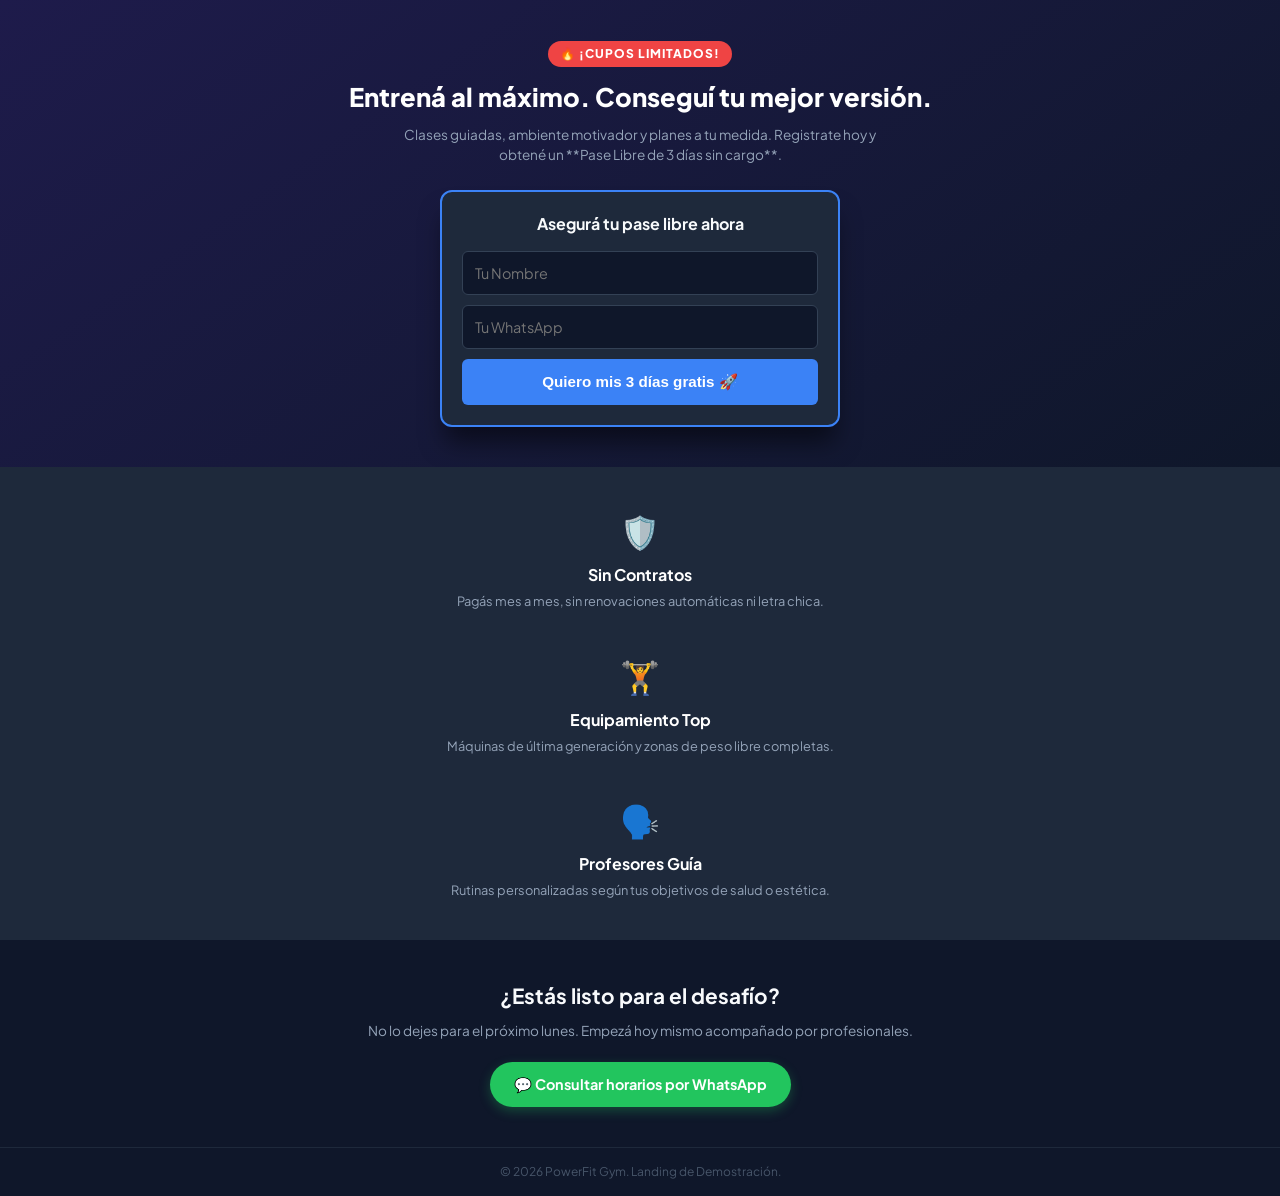
==== landing-mockup/index.html @ d764cbe5 "style: pulido de maquetas y alineacion de las tres pantallas en la misma linea" ====
<!DOCTYPE html>
<html lang="es">
<head>
    <meta charset="UTF-8">
    <meta name="viewport" content="width=device-width, initial-scale=1.0">
    <title>PowerFit Gym - Tu Cambio Empieza Hoy</title>
    <link rel="stylesheet" href="style.css">
    <link rel="preconnect" href="https://fonts.googleapis.com">
    <link rel="preconnect" href="https://fonts.gstatic.com" crossorigin>
    <link href="https://fonts.googleapis.com/css2?family=Plus+Jakarta+Sans:wght@400;700;800&display=swap" rel="stylesheet">
</head>
<body>

    <header class="landing-hero">
        <div class="overlay"></div>
        <div class="hero-container">
            <span class="promo-badge">🔥 ¡CUPOS LIMITADOS!</span>
            <h1>Entrená al máximo. Conseguí tu mejor versión.</h1>
            <p>Clases guiadas, ambiente motivador y planes a tu medida. Registrate hoy y obtené un **Pase Libre de 3 días sin cargo**.</p>
            
            <div class="lead-form-box">
                <h3>Asegurá tu pase libre ahora</h3>
                <form onsubmit="event.preventDefault(); alert('¡Simulación de registro en Landing Page exitosa! El código generaría un aviso automático al WhatsApp del dueño.');">
                    <input type="text" placeholder="Tu Nombre" required>
                    <input type="tel" placeholder="Tu WhatsApp" required>
                    <button type="submit" class="btn-action">Quiero mis 3 días gratis 🚀</button>
                </form>
            </div>
        </div>
    </header>

    <section class="landing-benefits">
        <div class="benefit-item">
            <div class="benefit-icon">🛡️</div>
            <h4>Sin Contratos</h4>
            <p>Pagás mes a mes, sin renovaciones automáticas ni letra chica.</p>
        </div>
        <div class="benefit-item">
            <div class="benefit-icon">🏋️</div>
            <h4>Equipamiento Top</h4>
            <p>Máquinas de última generación y zonas de peso libre completas.</p>
        </div>
        <div class="benefit-item">
            <div class="benefit-icon">🗣️</div>
            <h4>Profesores Guía</h4>
            <p>Rutinas personalizadas según tus objetivos de salud o estética.</p>
        </div>
    </section>

    <section class="landing-cta-bottom">
        <h2>¿Estás listo para el desafío?</h2>
        <p>No lo dejes para el próximo lunes. Empezá hoy mismo acompañado por profesionales.</p>
        <a href="#" class="btn-whatsapp-style" onclick="event.preventDefault(); alert('Abriendo chat de simulación de WhatsApp corporativo...');">
            💬 Consultar horarios por WhatsApp
        </a>
    </section>

    <footer class="landing-footer">
        <p>&copy; 2026 PowerFit Gym. Landing de Demostración.</p>
    </footer>

</body>
</html>
---- landing-mockup/style.css ----
/* Reset básico */
* {
    margin: 0;
    padding: 0;
    box-sizing: border-box;
}

body {
    font-family: 'Plus Jakarta Sans', sans-serif;
    background-color: #0f172a; /* Fondo oscuro deportivo */
    color: #f8fafc;
    line-height: 1.5;
}

/* Hero con imagen simulada mediante gradientes intensos */
.landing-hero {
    position: relative;
    background: linear-gradient(145deg, #1e1b4b 0%, #0f172a 100%);
    padding: 40px 20px;
    text-align: center;
    overflow: hidden;
}

.promo-badge {
    display: inline-block;
    background: #ef4444; /* Rojo alerta/urgencia */
    color: #ffffff;
    font-size: 0.75rem;
    font-weight: 800;
    padding: 4px 12px;
    border-radius: 50px;
    margin-bottom: 15px;
    letter-spacing: 1px;
}

.landing-hero h1 {
    font-size: 1.6rem;
    font-weight: 800;
    line-height: 1.2;
    margin-bottom: 12px;
    color: #ffffff;
}

.landing-hero p {
    font-size: 0.85rem;
    color: #94a3b8;
    max-width: 500px;
    margin: 0 auto 25px auto;
}

/* Caja del formulario de conversión */
.lead-form-box {
    background: #1e293b;
    border: 2px solid #3b82f6; /* Borde azul eléctrico */
    border-radius: 12px;
    padding: 20px;
    max-width: 400px;
    margin: 0 auto;
    box-shadow: 0 20px 25px -5px rgba(0, 0, 0, 0.5);
}

.lead-form-box h3 {
    font-size: 1rem;
    margin-bottom: 15px;
    font-weight: 700;
}

.lead-form-box form {
    display: flex;
    flex-direction: column;
    gap: 10px;
}

.lead-form-box input {
    width: 100%;
    padding: 12px;
    background: #0f172a;
    border: 1px solid #334155;
    border-radius: 6px;
    color: #ffffff;
    font-family: inherit;
    font-size: 0.9rem;
}

.lead-form-box input:focus {
    outline: none;
    border-color: #3b82f6;
}

.btn-action {
    background: #3b82f6;
    color: #ffffff;
    border: none;
    padding: 14px;
    border-radius: 6px;
    font-weight: 700;
    font-size: 0.95rem;
    cursor: pointer;
    transition: background 0.2s;
}

.btn-action:hover {
    background: #2563eb;
}

/* Beneficios */
.landing-benefits {
    background: #1e293b;
    padding: 30px 20px;
    display: flex;
    flex-direction: column;
    gap: 20px;
}

.benefit-item {
    text-align: center;
    padding: 10px;
}

.benefit-icon {
    font-size: 2rem;
    margin-bottom: 8px;
}

.benefit-item h4 {
    font-size: 1rem;
    margin-bottom: 5px;
    color: #ffffff;
}

.benefit-item p {
    font-size: 0.8rem;
    color: #94a3b8;
}

/* Sección inferior CTA */
.landing-cta-bottom {
    padding: 40px 20px;
    text-align: center;
    background: #0f172a;
}

.landing-cta-bottom h2 {
    font-size: 1.3rem;
    margin-bottom: 10px;
}

.landing-cta-bottom p {
    font-size: 0.85rem;
    color: #94a3b8;
    margin-bottom: 20px;
}

.btn-whatsapp-style {
    display: inline-block;
    background: #22c55e; /* Verde WhatsApp */
    color: #ffffff;
    text-decoration: none;
    padding: 12px 24px;
    border-radius: 50px;
    font-weight: 700;
    font-size: 0.9rem;
    box-shadow: 0 4px 12px rgba(34, 197, 94, 0.3);
}

/* Footer */
.landing-footer {
    padding: 15px;
    text-align: center;
    font-size: 0.75rem;
    color: #475569;
    border-top: 1px solid #1e293b;
}
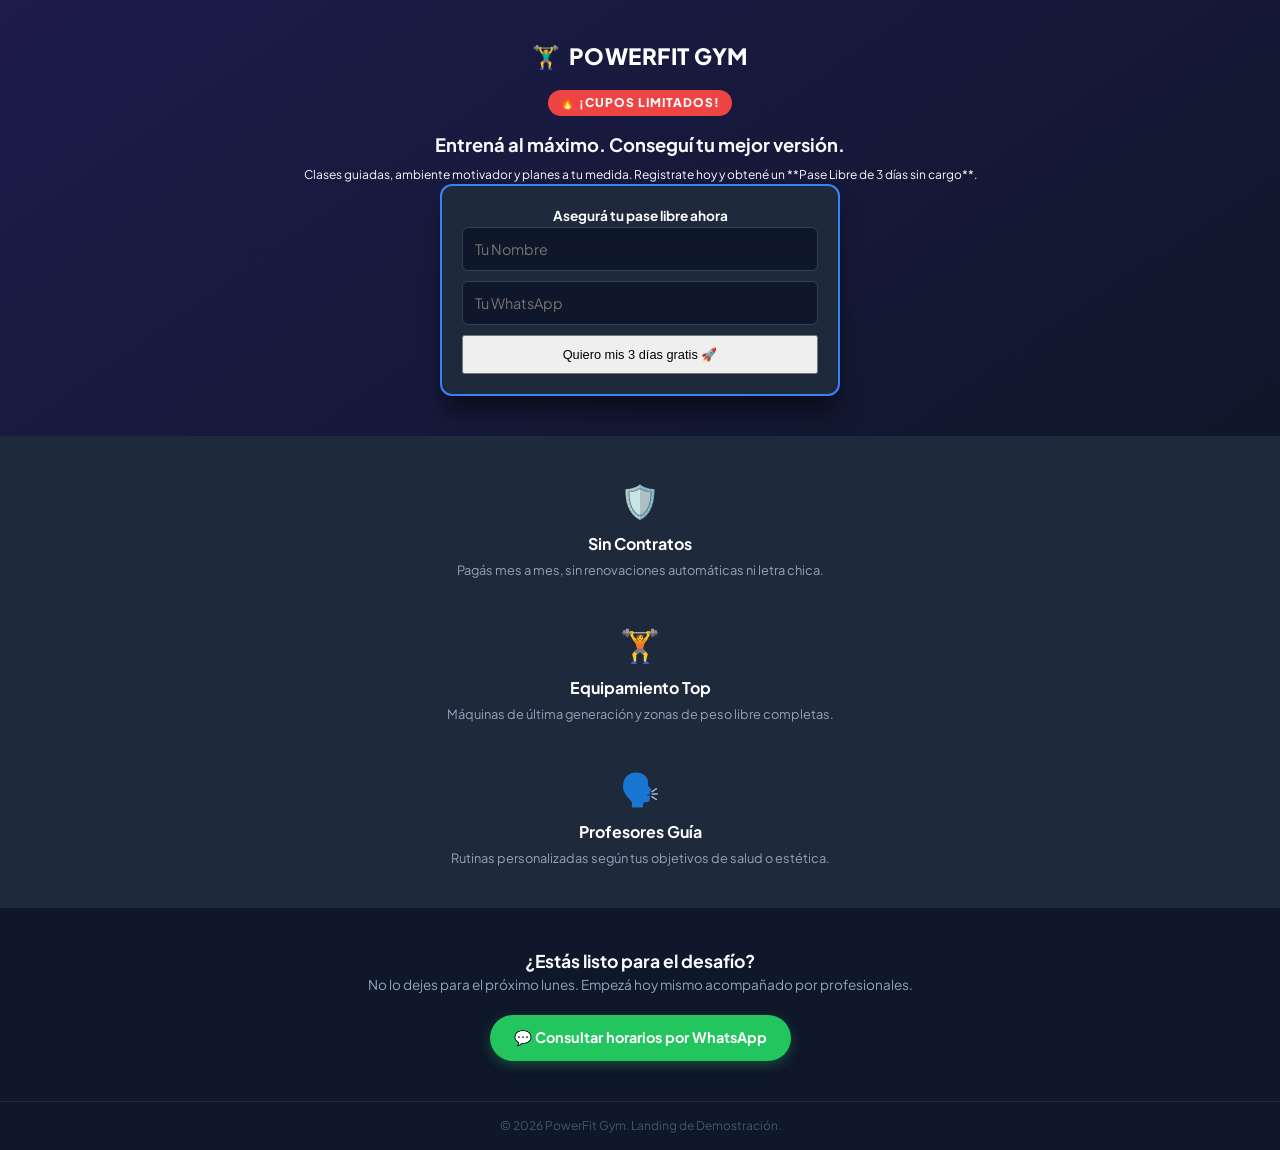
==== commit 8e8a5afb: "Corrección botones Whatsapp, imágenes de productos E-Commerce" ====
--- a/landing-mockup/index.html
+++ b/landing-mockup/index.html
@@ -14,13 +14,21 @@
     <header class="landing-hero">
         <div class="overlay"></div>
         <div class="hero-container">
+            <!-- Nombre del local y logo agregado arriba de la insignia -->
+            <div class="brand-logo">
+                🏋️‍♂️ <span>PowerFit Gym</span>
+            </div>
+            
             <span class="promo-badge">🔥 ¡CUPOS LIMITADOS!</span>
             <h1>Entrená al máximo. Conseguí tu mejor versión.</h1>
             <p>Clases guiadas, ambiente motivador y planes a tu medida. Registrate hoy y obtené un **Pase Libre de 3 días sin cargo**.</p>
             
             <div class="lead-form-box">
                 <h3>Asegurá tu pase libre ahora</h3>
-                <form onsubmit="event.preventDefault(); alert('¡Simulación de registro en Landing Page exitosa! El código generaría un aviso automático al WhatsApp del dueño.');">
+                <form onsubmit="event.preventDefault(); 
+                    const nombre = this.querySelector('input[type=text]').value;
+                    const url = 'https://wa.me/tu_numero_de_tuenti?text=' + encodeURIComponent('¡Hola! Me interesa el Pase Libre de 3 días en Tu Nueva Versión. Mi nombre es ' + nombre);
+                    window.open(url, '_blank');">
                     <input type="text" placeholder="Tu Nombre" required>
                     <input type="tel" placeholder="Tu WhatsApp" required>
                     <button type="submit" class="btn-action">Quiero mis 3 días gratis 🚀</button>
--- a/landing-mockup/style.css
+++ b/landing-mockup/style.css
@@ -34,19 +34,14 @@
 }
 
 .landing-hero h1 {
-    font-size: 1.6rem;
-    font-weight: 800;
-    line-height: 1.2;
-    margin-bottom: 12px;
-    color: #ffffff;
+    font-size: 1.15rem; /* De 1.6rem a 1.15rem */
+    margin-bottom: 8px;
 }
 
 .landing-hero p {
-    font-size: 0.85rem;
-    color: #94a3b8;
-    max-width: 500px;
-    margin: 0 auto 25px auto;
+    font-size: 0.75rem; /* De 0.85rem a 0.75rem */
 }
+
 
 /* Caja del formulario de conversión */
 .lead-form-box {
@@ -60,10 +55,9 @@
 }
 
 .lead-form-box h3 {
-    font-size: 1rem;
-    margin-bottom: 15px;
-    font-weight: 700;
+    font-size: 0.85rem;
 }
+
 
 .lead-form-box form {
     display: flex;
@@ -88,16 +82,10 @@
 }
 
 .btn-action {
-    background: #3b82f6;
-    color: #ffffff;
-    border: none;
-    padding: 14px;
-    border-radius: 6px;
-    font-weight: 700;
-    font-size: 0.95rem;
-    cursor: pointer;
-    transition: background 0.2s;
+    padding: 10px;
+    font-size: 0.8rem;
 }
+
 
 .btn-action:hover {
     background: #2563eb;
@@ -141,8 +129,7 @@
 }
 
 .landing-cta-bottom h2 {
-    font-size: 1.3rem;
-    margin-bottom: 10px;
+    font-size: 1.1rem;
 }
 
 .landing-cta-bottom p {
@@ -170,4 +157,18 @@
     font-size: 0.75rem;
     color: #475569;
     border-top: 1px solid #1e293b;
-}+}
+
+.brand-logo {
+    font-size: 1.4rem;
+    font-weight: 800;
+    color: #ffffff;
+    margin-bottom: 15px;
+    letter-spacing: 0.5px;
+    text-transform: uppercase;
+    display: flex;
+    align-items: center;
+    justify-content: center;
+    gap: 8px;
+}
+
